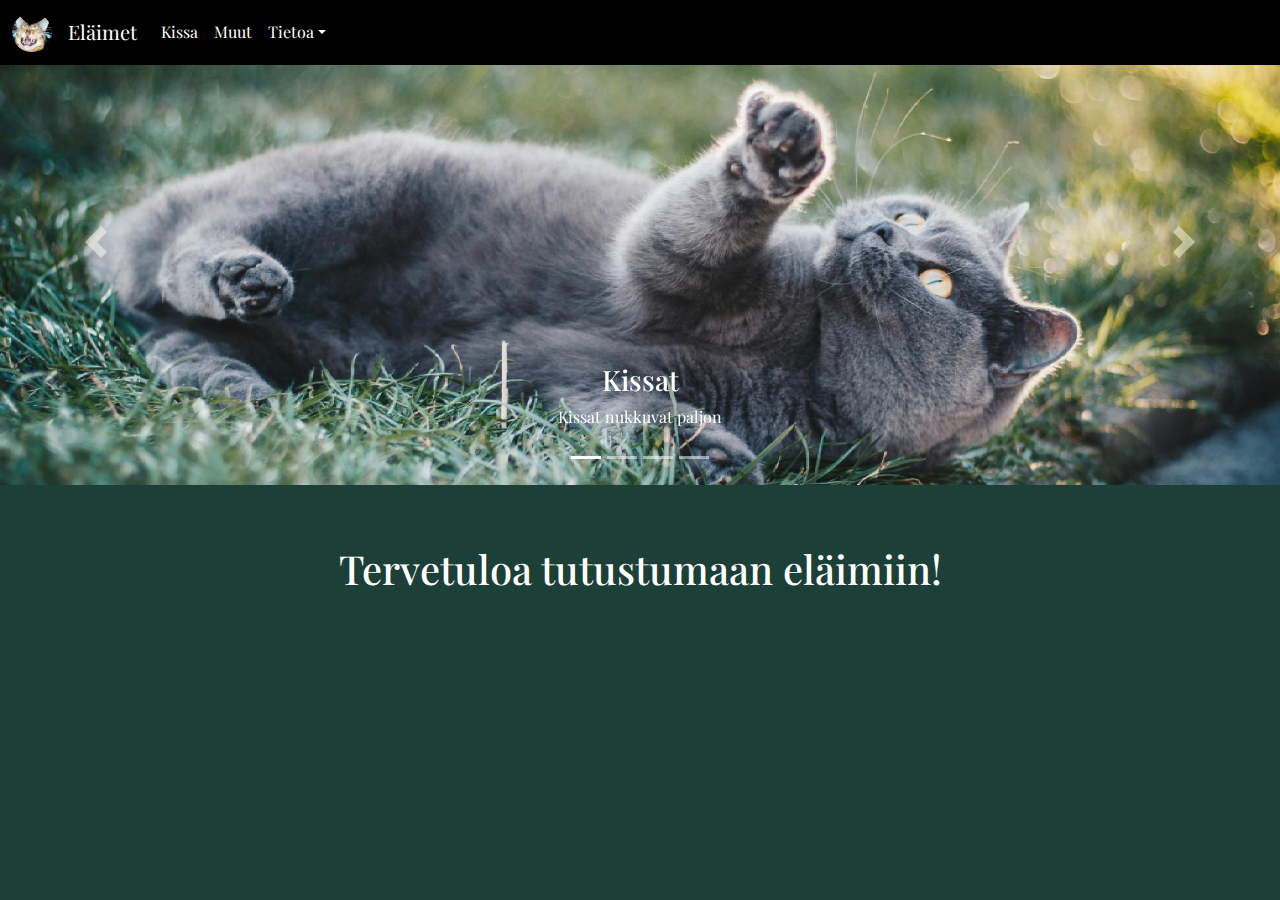
==== index.html @ 348cd15f "Hampurilaiskuvio korjattu" ====
<!DOCTYPE html>
<html lang="en">
<head>
  <title>Bootstrap Example</title>
  <meta charset="utf-8">
  <meta name="viewport" content="width=device-width, initial-scale=1">
  <link href="https://cdn.jsdelivr.net/npm/bootstrap@5.3.3/dist/css/bootstrap.min.css" rel="stylesheet">
  <script src="https://cdn.jsdelivr.net/npm/bootstrap@5.3.3/dist/js/bootstrap.bundle.min.js"></script>
  <link href="https://fonts.googleapis.com/css?family=Playfair+Display" rel="stylesheet">

  <style> 

  /* Fontin valinta ja sivun taustaväri*/
  
  body {
    font-family: "Playfair Display", sans-serif;
    background-color: #1c3f38;
  }
   /* taustan väri */

    .navbar-custom {

    background-color: rgb(0, 0, 0);

    }

    /* brandin ja tekstin väri */

    .navbar-custom .navbar-brand,

    .navbar-custom .navbar-text{

    color: rgb(255, 255, 255);

    }

    /* linkin väri */

    .navbar-custom .navbar-nav .nav-link {

    color: rgb(255, 255, 255);

    }

    /* aktiivisen & hover-linkin väri */

    .navbar-custom .nav-item.active .nav-link,

    .navbar-custom .nav-item:hover .nav-link {

    color: #ffffff;

    } 

    .custom-toggler .navbar-toggler-icon { 
      background-image: url("data:image/svg+xml;charset=utf8,%3Csvg viewBox='0 0 32 32' xmlns='http://www.w3.org/2000/svg'%3E%3Cpath stroke='rgba(255,102,203, 0.5)' stroke-width='2' stroke-linecap='round' stroke-miterlimit='10' d='M4 8h24M4 16h24M4 24h24'/%3E%3C/svg%3E"); }
      .custom-toggler.navbar-toggler {

border-color: rgb(255, 255, 255);

}
.nav-item .dropdown-menu a:hover {

color: white !important;

background: rgb(92, 58, 74) !important;

cursor: pointer;

}
.nav-link.active {

color: white !important;

}

body { position: relative;}

/* karusellin nuolen väri */


.carousel-control-prev-icon {

background-image: url("data:image/svg+xml;charset=utf8,%3Csvg xmlns='http://www.w3.org/2000/svg' fill='%23FFFEEF' viewBox='0 0 8 8'%3E%3Cpath d='M5.25 0l-4 4 4 4 1.5-1.5-2.5-2.5 2.5-2.5-1.5-1.5z'/%3E%3C/svg%3E");

}

/* karusellin nuolen väri */

.carousel-control-next-icon {

background-image: url("data:image/svg+xml;charset=utf8,%3Csvg xmlns='http://www.w3.org/2000/svg' fill='%23FFFEEF' viewBox='0 0 8 8'%3E%3Cpath d='M2.75 0l-1.5 1.5 2.5 2.5-2.5 2.5 1.5 1.5 4-4-4-4z'/%3E%3C/svg%3E");

} .carousel-container {
  padding-top:60px;
  position: relative;
} 

.sisältö {
  padding: 60px;
  text-align: center;
  background: #1c3f38;
  color: white;
  font-size: 30px;
  
  
}

    </style>

</head>
<body>
  <body data-bs-spy="scroll" data-bs-target=".navbar" data-bs-offset="50">
    <main>
        <nav class="navbar navbar-expand-sm navbar-custom fixed-top">
        

            

            <div class="container-fluid" id="alku">
            
            
            <a class="navbar-brand " href="#">
              <img src="images/sissikissa.png" alt="Logo" style="width:40px;" class="rounded-pill">
            </a>
            <a class="navbar-brand" href="#alku">Eläimet</a>
            <button class="navbar-toggler custom-toggler" type="button" data-bs-toggle="collapse" data-bs-target="#collapsibleNavbar" aria-controls="collapsibleNavbar" aria-expanded="false" aria-label="Toggle navigation">
              <span class="navbar-toggler-icon"></span>
            </button>
            
            <div class="collapse navbar-collapse" id="collapsibleNavbar">
            
            <ul class="navbar-nav">
            
            <li class="nav-item">
            
            <a class="nav-link" href="kissasivu.html">Kissa</a>
            
            </li>
            
            
            <li class="nav-item">
            
            <a class="nav-link" href="muut.html">Muut</a>
            
            </li>
            
            <li class="nav-item dropdown">
            
            <a class="nav-link dropdown-toggle" href="#" role="button" data-bs-toggle="dropdown">Tietoa</a>
            
            <ul class="dropdown-menu">
            
            <li><a class="dropdown-item" href="ruokinta.html">Ruokinta</a></li>
            
            <li><a class="dropdown-item" href="galleria.html">Galleria</a></li>
            
            <li><a class="dropdown-item" href="yhteystiedot.html">Yhteystiedot</a></li>
            
            </ul>
            
            </li>
            
            </ul>
            
            </div>
            
            </div>
            
            </nav>
          <div class="carousel-container">
            <div id="demo" class="carousel slide" data-bs-ride="carousel">

              <!-- Indicators/dots -->
              <div class="carousel-indicators">
                <button type="button" data-bs-target="#demo" data-bs-slide-to="0" class="active"></button>
                <button type="button" data-bs-target="#demo" data-bs-slide-to="1"></button>
                <button type="button" data-bs-target="#demo" data-bs-slide-to="2"></button>
                <button type="button" data-bs-target="#demo" data-bs-slide-to="3"></button>
              </div>
              
              <!-- The slideshow/carousel -->
              <div class="carousel-inner">
                <div class="carousel-item active">
                  <img src="images/kissa.png" alt="Kissa" class="d-block" style="width:100% ">
                  <div class="carousel-caption">
                    <h3>Kissat</h3>
                    <p>Kissat nukkuvat paljon</p>
                  </div>
                </div>

                <div class="carousel-item">
                  <img src="images/koirat.png" alt="Koira" class="d-block" style="width:100%">
                  <div class="carousel-caption">
                    <h3>Koirat</h3>
                    <p>Koirat rakastavat rapsutuksia</p>
                  </div> 
                </div>

                <div class="carousel-item">
                  <img src="images/pupu.png" alt="Kani" class="d-block" style="width:100%">
                  <div class="carousel-caption">
                    <h3>Kanit</h3>
                    <p>Kanit tarvitsevat paljon tilaa</p>
                  </div> 
                </div>

                <div class="carousel-item">
                  <img src="images/kissajakoira.png" alt="Koira ja kissa" class="d-block" style="width:100%">
                  <div class="carousel-caption">
                    <h3>Kissat ja koirat</h3>
                    <p>Tykkäävät leikkiä!</p>
                  </div>  
                </div>
              </div>
            </div>
              <!-- Left and right controls/icons -->
              <button class="carousel-control-prev" type="button" data-bs-target="#demo" data-bs-slide="prev">
                <span class="carousel-control-prev-icon"></span>
              </button>
              <button class="carousel-control-next" type="button" data-bs-target="#demo" data-bs-slide="next">
                <span class="carousel-control-next-icon"></span>
              </button>
            </div>
            
            <div class="sisältö">
              <h1>Tervetuloa tutustumaan eläimiin!</h1>
              
            </div>       

</main>
</body>
</html>
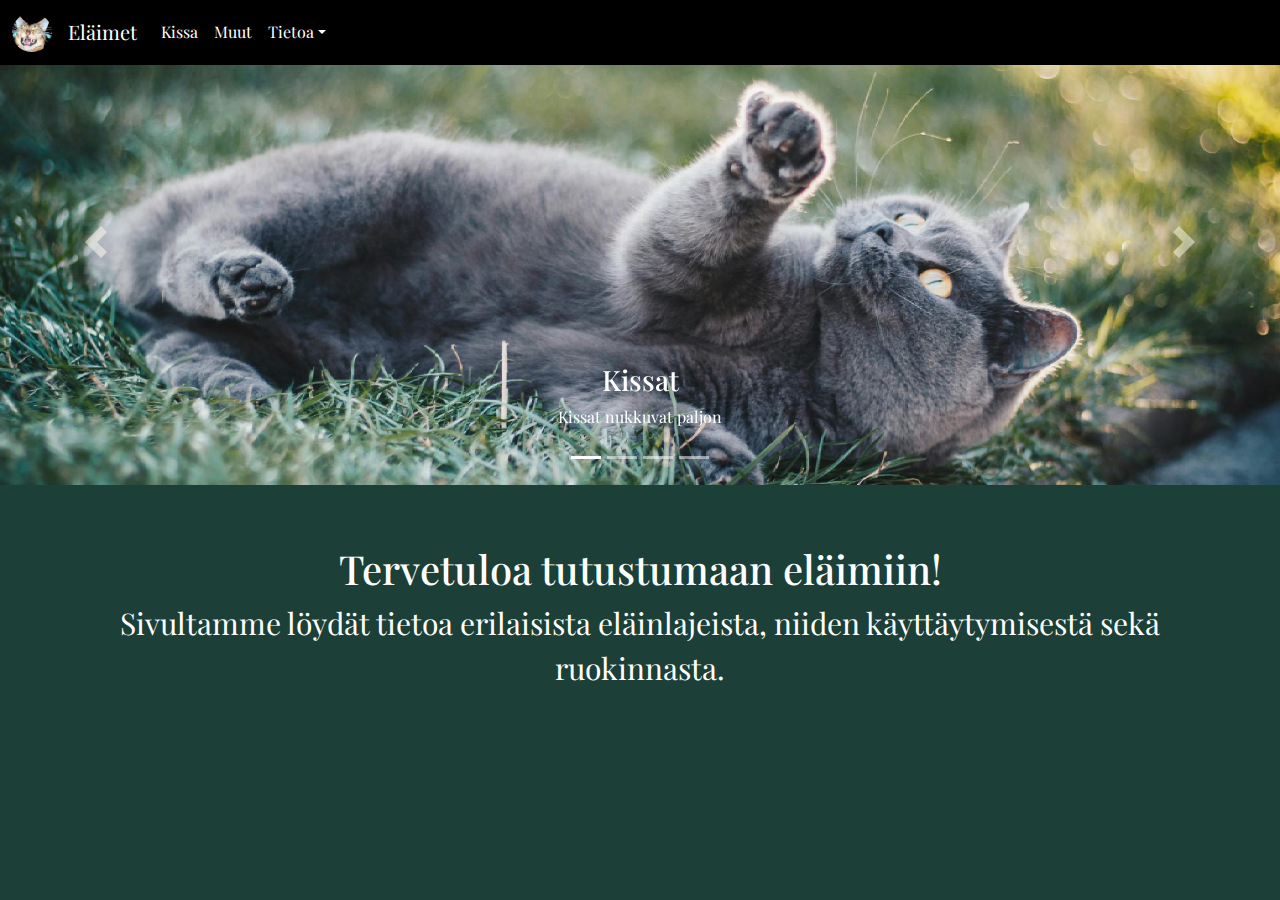
==== commit 73d79843: "Lisätty tekstiä etusivulle ja hampurilaiskuvion väriä muutettu" ====
--- a/index.html
+++ b/index.html
@@ -53,7 +53,7 @@
     } 
 
     .custom-toggler .navbar-toggler-icon { 
-      background-image: url("data:image/svg+xml;charset=utf8,%3Csvg viewBox='0 0 32 32' xmlns='http://www.w3.org/2000/svg'%3E%3Cpath stroke='rgba(255,102,203, 0.5)' stroke-width='2' stroke-linecap='round' stroke-miterlimit='10' d='M4 8h24M4 16h24M4 24h24'/%3E%3C/svg%3E"); }
+      background-image: url("data:image/svg+xml;charset=utf8,%3Csvg viewBox='0 0 32 32' xmlns='http://www.w3.org/2000/svg'%3E%3Cpath stroke='rgba(255,255,255)' stroke-width='2' stroke-linecap='round' stroke-miterlimit='10' d='M4 8h24M4 16h24M4 24h24'/%3E%3C/svg%3E"); }
       .custom-toggler.navbar-toggler {
 
 border-color: rgb(255, 255, 255);
@@ -63,7 +63,7 @@
 
 color: white !important;
 
-background: rgb(92, 58, 74) !important;
+background: #1c3f38 !important;
 
 cursor: pointer;
 
@@ -225,6 +225,7 @@
             
             <div class="sisältö">
               <h1>Tervetuloa tutustumaan eläimiin!</h1>
+              <p>Sivultamme löydät tietoa erilaisista eläinlajeista, niiden käyttäytymisestä sekä ruokinnasta.</p>
               
             </div>       
 
